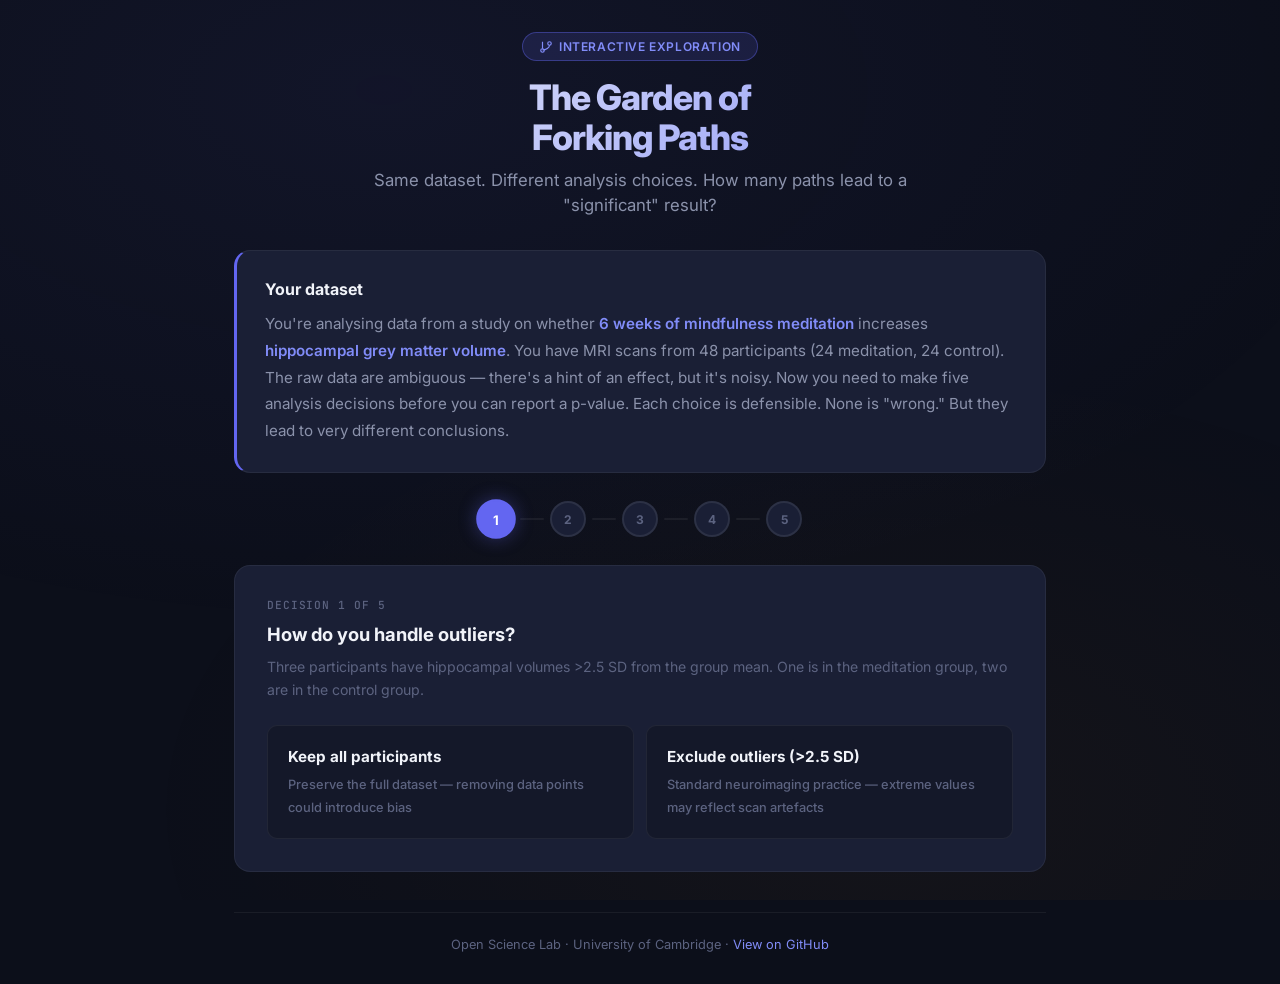
==== garden_of_forking_paths.html @ 24e7e0dc "index plus garden of forking paths activity" ====
<!DOCTYPE html>
<html lang="en">
<head>
<meta charset="UTF-8">
<meta name="viewport" content="width=device-width, initial-scale=1.0">
<title>Garden of Forking Paths — Open Science Lab</title>
<link rel="preconnect" href="https://fonts.googleapis.com">
<link href="https://fonts.googleapis.com/css2?family=Inter:wght@300;400;500;600;700;800&family=JetBrains+Mono:wght@400;500;600&display=swap" rel="stylesheet">
<style>
  :root {
    --bg-primary: #0c0f1a;
    --bg-secondary: #141829;
    --bg-card: #1a1f35;
    --bg-card-hover: #1e2440;
    --border: rgba(255,255,255,0.06);
    --border-active: rgba(99,102,241,0.4);
    --text-primary: #f1f3f9;
    --text-secondary: #8b92ab;
    --text-muted: #5c6380;
    --accent: #6366f1;
    --accent-light: #818cf8;
    --accent-glow: rgba(99,102,241,0.15);
    --danger: #ef4444;
    --danger-soft: rgba(239,68,68,0.12);
    --danger-border: rgba(239,68,68,0.25);
    --safe: #3b82f6;
    --safe-soft: rgba(59,130,246,0.12);
    --safe-border: rgba(59,130,246,0.25);
    --success: #10b981;
    --success-soft: rgba(16,185,129,0.12);
    --success-border: rgba(16,185,129,0.25);
    --warning: #f59e0b;
    --warning-soft: rgba(245,158,11,0.12);
    --warning-border: rgba(245,158,11,0.2);
    --radius: 16px;
    --radius-sm: 10px;
    --radius-xs: 6px;
  }

  * { margin: 0; padding: 0; box-sizing: border-box; }

  body {
    font-family: 'Inter', -apple-system, BlinkMacSystemFont, sans-serif;
    background: var(--bg-primary);
    color: var(--text-primary);
    min-height: 100vh;
    -webkit-font-smoothing: antialiased;
  }

  body::before {
    content: '';
    position: fixed;
    top: 0; left: 0; right: 0; bottom: 0;
    background:
      radial-gradient(ellipse 80% 60% at 30% 10%, rgba(99,102,241,0.07), transparent),
      radial-gradient(ellipse 60% 50% at 70% 90%, rgba(245,158,11,0.04), transparent);
    pointer-events: none;
    z-index: 0;
  }

  .container {
    max-width: 860px;
    margin: 0 auto;
    padding: 32px 24px;
    position: relative;
    z-index: 1;
  }

  /* Header */
  .header {
    text-align: center;
    margin-bottom: 32px;
  }
  .header-badge {
    display: inline-flex;
    align-items: center;
    gap: 6px;
    background: var(--accent-glow);
    border: 1px solid var(--border-active);
    border-radius: 100px;
    padding: 6px 16px;
    font-size: 0.75rem;
    font-weight: 600;
    color: var(--accent-light);
    letter-spacing: 0.05em;
    text-transform: uppercase;
    margin-bottom: 16px;
  }
  h1 {
    font-size: 2.2rem;
    font-weight: 800;
    letter-spacing: -0.03em;
    line-height: 1.15;
    background: linear-gradient(135deg, #f1f3f9 0%, #818cf8 100%);
    -webkit-background-clip: text;
    -webkit-text-fill-color: transparent;
    background-clip: text;
    margin-bottom: 10px;
  }
  .subtitle {
    color: var(--text-secondary);
    font-size: 1.05rem;
    max-width: 620px;
    margin: 0 auto;
    line-height: 1.5;
  }

  /* Scenario intro */
  .scenario-box {
    background: var(--bg-card);
    border: 1px solid var(--border);
    border-radius: var(--radius);
    padding: 28px;
    margin-bottom: 28px;
    border-left: 3px solid var(--accent);
  }
  .scenario-box h2 {
    font-size: 1rem;
    font-weight: 700;
    color: var(--text-primary);
    margin-bottom: 12px;
  }
  .scenario-box p {
    font-size: 0.95rem;
    line-height: 1.75;
    color: var(--text-secondary);
  }
  .scenario-box em { color: var(--accent-light); font-style: normal; font-weight: 600; }

  /* Progress steps */
  .step-progress {
    display: flex;
    justify-content: center;
    gap: 6px;
    margin-bottom: 28px;
    align-items: center;
  }
  .step-dot {
    width: 36px;
    height: 36px;
    border-radius: 50%;
    display: flex;
    align-items: center;
    justify-content: center;
    font-size: 0.75rem;
    font-weight: 700;
    border: 2px solid rgba(255,255,255,0.08);
    background: var(--bg-card);
    color: var(--text-muted);
    transition: all 0.3s ease;
  }
  .step-dot.active {
    border-color: var(--accent);
    background: var(--accent);
    color: #fff;
    box-shadow: 0 0 16px rgba(99,102,241,0.35);
    transform: scale(1.1);
  }
  .step-dot.done {
    border-color: var(--success);
    background: var(--success-soft);
    color: var(--success);
  }
  .step-connector {
    width: 24px;
    height: 2px;
    background: rgba(255,255,255,0.06);
    border-radius: 1px;
  }
  .step-connector.done { background: var(--success); opacity: 0.4; }

  /* Decision card */
  .decision-card {
    background: var(--bg-card);
    border: 1px solid var(--border);
    border-radius: var(--radius);
    padding: 32px;
    margin-bottom: 20px;
    animation: fadeUp 0.35s ease;
  }
  @keyframes fadeUp {
    from { opacity: 0; transform: translateY(12px); }
    to { opacity: 1; transform: translateY(0); }
  }

  .decision-label {
    font-family: 'JetBrains Mono', monospace;
    font-size: 0.7rem;
    font-weight: 500;
    color: var(--text-muted);
    text-transform: uppercase;
    letter-spacing: 0.08em;
    margin-bottom: 10px;
  }
  .decision-question {
    font-size: 1.15rem;
    font-weight: 700;
    color: var(--text-primary);
    margin-bottom: 8px;
    line-height: 1.4;
  }
  .decision-context {
    font-size: 0.88rem;
    color: var(--text-muted);
    line-height: 1.6;
    margin-bottom: 24px;
  }

  .choice-buttons {
    display: grid;
    grid-template-columns: 1fr 1fr;
    gap: 12px;
  }
  @media (max-width: 560px) {
    .choice-buttons { grid-template-columns: 1fr; }
  }

  .choice-btn {
    padding: 20px;
    border-radius: var(--radius-sm);
    border: 1px solid var(--border);
    background: var(--bg-secondary);
    color: var(--text-secondary);
    font-family: 'Inter', sans-serif;
    font-size: 0.95rem;
    font-weight: 500;
    cursor: pointer;
    transition: all 0.2s ease;
    text-align: left;
    line-height: 1.5;
  }
  .choice-btn:hover {
    border-color: var(--border-active);
    background: var(--bg-card-hover);
    color: var(--text-primary);
    transform: translateY(-2px);
    box-shadow: 0 4px 20px rgba(0,0,0,0.2);
  }
  .choice-btn .choice-label {
    display: block;
    font-weight: 700;
    color: var(--text-primary);
    margin-bottom: 4px;
    font-size: 0.95rem;
  }
  .choice-btn .choice-detail {
    font-size: 0.8rem;
    color: var(--text-muted);
  }
  .choice-btn.selected {
    border-color: var(--accent);
    background: var(--accent-glow);
    color: var(--accent-light);
  }
  .choice-btn.selected .choice-label { color: var(--accent-light); }
  .choice-btn.selected .choice-detail { color: var(--accent-light); opacity: 0.7; }

  /* Result screen */
  .result-screen {
    display: none;
    animation: fadeUp 0.5s ease;
  }

  .your-result {
    background: var(--bg-card);
    border: 1px solid var(--border);
    border-radius: var(--radius);
    padding: 32px;
    text-align: center;
    margin-bottom: 24px;
  }
  .your-result h2 {
    font-size: 1.1rem;
    font-weight: 700;
    margin-bottom: 16px;
    color: var(--text-secondary);
  }
  .p-value-display {
    font-family: 'JetBrains Mono', monospace;
    font-size: 3.5rem;
    font-weight: 700;
    margin-bottom: 8px;
    line-height: 1;
  }
  .p-value-display.significant { color: var(--danger); }
  .p-value-display.not-significant { color: var(--safe); }
  .p-verdict {
    font-size: 1rem;
    font-weight: 600;
    margin-bottom: 16px;
  }
  .p-verdict.sig { color: var(--danger); }
  .p-verdict.ns { color: var(--safe); }

  .your-choices {
    display: flex;
    flex-wrap: wrap;
    gap: 8px;
    justify-content: center;
    margin-top: 16px;
  }
  .your-choice-tag {
    font-family: 'JetBrains Mono', monospace;
    font-size: 0.65rem;
    padding: 4px 10px;
    border-radius: 4px;
    background: var(--bg-primary);
    color: var(--text-muted);
    border: 1px solid var(--border);
  }

  /* All paths map */
  .all-paths {
    background: var(--bg-card);
    border: 1px solid var(--border);
    border-radius: var(--radius);
    padding: 28px;
    margin-bottom: 24px;
  }
  .all-paths h2 {
    font-size: 1rem;
    font-weight: 700;
    color: var(--text-primary);
    margin-bottom: 6px;
  }
  .all-paths .summary-line {
    font-size: 0.9rem;
    color: var(--text-secondary);
    margin-bottom: 20px;
    line-height: 1.6;
  }
  .all-paths .summary-line strong { color: var(--warning); }

  .paths-grid {
    display: flex;
    flex-wrap: wrap;
    gap: 4px;
    margin-bottom: 20px;
  }
  .path-cell {
    width: 38px;
    height: 38px;
    border-radius: var(--radius-xs);
    display: flex;
    align-items: center;
    justify-content: center;
    font-family: 'JetBrains Mono', monospace;
    font-size: 0.55rem;
    font-weight: 600;
    cursor: pointer;
    transition: all 0.2s ease;
    position: relative;
  }
  .path-cell.sig {
    background: var(--danger-soft);
    color: var(--danger);
    border: 1px solid var(--danger-border);
  }
  .path-cell.ns {
    background: var(--safe-soft);
    color: var(--safe);
    border: 1px solid var(--safe-border);
  }
  .path-cell.yours {
    box-shadow: 0 0 0 2px var(--warning), 0 0 12px rgba(245,158,11,0.3);
    transform: scale(1.15);
    z-index: 2;
  }
  .path-cell:hover {
    transform: scale(1.2);
    z-index: 3;
  }

  .path-tooltip {
    display: none;
    position: fixed;
    background: var(--bg-primary);
    border: 1px solid var(--border);
    border-radius: var(--radius-sm);
    padding: 14px 18px;
    font-size: 0.78rem;
    color: var(--text-secondary);
    line-height: 1.6;
    z-index: 100;
    max-width: 280px;
    pointer-events: none;
    box-shadow: 0 8px 32px rgba(0,0,0,0.4);
  }
  .path-tooltip.visible { display: block; }
  .path-tooltip strong { color: var(--text-primary); }

  /* Stats bar */
  .stats-row {
    display: grid;
    grid-template-columns: repeat(3, 1fr);
    gap: 12px;
    margin-bottom: 24px;
  }
  @media (max-width: 560px) {
    .stats-row { grid-template-columns: 1fr; }
  }
  .stat-card {
    background: var(--bg-card);
    border: 1px solid var(--border);
    border-radius: var(--radius);
    padding: 20px;
    text-align: center;
  }
  .stat-number {
    font-family: 'JetBrains Mono', monospace;
    font-size: 2rem;
    font-weight: 700;
    line-height: 1;
    margin-bottom: 6px;
  }
  .stat-label {
    font-size: 0.72rem;
    font-weight: 500;
    color: var(--text-muted);
    text-transform: uppercase;
    letter-spacing: 0.04em;
  }

  /* Explanation */
  .explanation {
    padding: 24px;
    background: rgba(245,158,11,0.04);
    border-radius: var(--radius);
    border: 1px solid var(--warning-border);
    font-size: 0.9rem;
    line-height: 1.75;
    color: var(--text-secondary);
    margin-bottom: 24px;
  }
  .explanation strong { color: var(--warning); }

  /* Buttons */
  .btn-row {
    display: flex;
    justify-content: center;
    gap: 12px;
    flex-wrap: wrap;
  }
  .btn {
    padding: 12px 28px;
    border-radius: var(--radius-sm);
    border: none;
    font-family: 'Inter', sans-serif;
    font-size: 0.9rem;
    font-weight: 600;
    cursor: pointer;
    transition: all 0.2s ease;
    display: inline-flex;
    align-items: center;
    gap: 8px;
  }
  .btn-primary {
    background: var(--accent);
    color: #fff;
    box-shadow: 0 2px 12px rgba(99,102,241,0.25);
  }
  .btn-primary:hover {
    background: var(--accent-light);
    transform: translateY(-1px);
  }
  .btn-secondary {
    background: var(--bg-card);
    color: var(--text-secondary);
    border: 1px solid var(--border);
  }
  .btn-secondary:hover { color: var(--text-primary); background: var(--bg-card-hover); }

  .hidden { display: none; }

  /* Footer */
  .footer {
    text-align: center;
    margin-top: 40px;
    padding-top: 24px;
    border-top: 1px solid var(--border);
    color: var(--text-muted);
    font-size: 0.8rem;
  }
  .footer a { color: var(--accent-light); text-decoration: none; }
  .footer a:hover { text-decoration: underline; }
</style>
</head>
<body>
<div class="container">
  <div class="header">
    <div class="header-badge">
      <svg width="14" height="14" viewBox="0 0 24 24" fill="none" stroke="currentColor" stroke-width="2"><path d="M6 3v12"/><path d="M18 9a3 3 0 100-6 3 3 0 000 6z"/><path d="M6 21a3 3 0 100-6 3 3 0 000 6z"/><path d="M18 9c0 4-6 8-12 8"/></svg>
      Interactive Exploration
    </div>
    <h1>The Garden of<br>Forking Paths</h1>
    <p class="subtitle">Same dataset. Different analysis choices. How many paths lead to a "significant" result?</p>
  </div>

  <div class="scenario-box">
    <h2>Your dataset</h2>
    <p>You're analysing data from a study on whether <em>6 weeks of mindfulness meditation</em> increases <em>hippocampal grey matter volume</em>. You have MRI scans from 48 participants (24 meditation, 24 control). The raw data are ambiguous — there's a hint of an effect, but it's noisy. Now you need to make five analysis decisions before you can report a p-value. Each choice is defensible. None is "wrong." But they lead to very different conclusions.</p>
  </div>

  <div class="step-progress" id="stepProgress"></div>

  <div id="decisionArea"></div>

  <div class="result-screen" id="resultScreen">
    <div class="your-result" id="yourResult">
      <h2>Your analysis path produced</h2>
      <div class="p-value-display" id="pValueDisplay"></div>
      <div class="p-verdict" id="pVerdict"></div>
      <div class="your-choices" id="yourChoices"></div>
    </div>

    <div class="stats-row">
      <div class="stat-card">
        <div class="stat-number" style="color: var(--danger);" id="statSig">0</div>
        <div class="stat-label">Paths → p &lt; .05</div>
      </div>
      <div class="stat-card">
        <div class="stat-number" style="color: var(--safe);" id="statNS">0</div>
        <div class="stat-label">Paths → p ≥ .05</div>
      </div>
      <div class="stat-card">
        <div class="stat-number" style="color: var(--warning);" id="statRate">0%</div>
        <div class="stat-label">Significant rate</div>
      </div>
    </div>

    <div class="all-paths" id="allPathsSection">
      <h2>All 32 analysis paths</h2>
      <p class="summary-line" id="summaryLine"></p>
      <div class="paths-grid" id="pathsGrid"></div>
    </div>

    <div class="explanation">
      <strong>This is the Garden of Forking Paths.</strong> The term comes from statistician Andrew Gelman. Even without any intention to cheat, the flexibility in data analysis means that many defensible pipelines exist for the same dataset. If a researcher (consciously or not) tries a few different approaches and reports the one that "works," the published p-value no longer means what it claims to. This is why <strong>pre-registration</strong> matters — it locks in analysis decisions <em>before</em> seeing the data, closing off the forking paths.
    </div>

    <div class="btn-row">
      <button class="btn btn-primary" onclick="restart()">
        <svg width="16" height="16" viewBox="0 0 24 24" fill="none" stroke="currentColor" stroke-width="2.5"><polyline points="1 4 1 10 7 10"/><path d="M3.51 15a9 9 0 102.13-9.36L1 10"/></svg>
        Try different choices
      </button>
      <button class="btn btn-secondary" onclick="randomWalk()">
        <svg width="16" height="16" viewBox="0 0 24 24" fill="none" stroke="currentColor" stroke-width="2"><rect x="2" y="2" width="20" height="20" rx="5" ry="5"/><path d="M16 8l-8 8"/><circle cx="8" cy="8" r="1.5"/><circle cx="16" cy="16" r="1.5"/></svg>
        Random path
      </button>
    </div>
  </div>

  <div class="path-tooltip" id="tooltip"></div>

  <div class="footer">
    Open Science Lab &middot; University of Cambridge &middot; <a href="https://github.com/marcellamontagnese/teaching-open-science-lab">View on GitHub</a>
  </div>
</div>

<script>
// ── Decision points ──
const decisions = [
  {
    label: "Decision 1 of 5",
    question: "How do you handle outliers?",
    context: "Three participants have hippocampal volumes >2.5 SD from the group mean. One is in the meditation group, two are in the control group.",
    options: [
      { label: "Keep all participants", detail: "Preserve the full dataset — removing data points could introduce bias" },
      { label: "Exclude outliers (>2.5 SD)", detail: "Standard neuroimaging practice — extreme values may reflect scan artefacts" }
    ],
    shortLabels: ["Keep outliers", "Exclude outliers"]
  },
  {
    label: "Decision 2 of 5",
    question: "Do you transform the data?",
    context: "Hippocampal volume data are slightly right-skewed (skewness = 0.8). A log-transform would improve normality.",
    options: [
      { label: "Use raw volumes", detail: "Easier to interpret — the skew is mild enough that parametric tests should be robust" },
      { label: "Log-transform volumes", detail: "Better satisfies normality assumptions and reduces the influence of extreme values" }
    ],
    shortLabels: ["Raw data", "Log-transform"]
  },
  {
    label: "Decision 3 of 5",
    question: "Which covariates do you include?",
    context: "Age and total intracranial volume (TIV) are known to affect hippocampal volume. Including them increases precision but costs degrees of freedom.",
    options: [
      { label: "No covariates (simple comparison)", detail: "Straightforward two-group comparison — fewer assumptions, more power if covariates are weak" },
      { label: "Control for age + TIV", detail: "Standard practice in structural MRI studies — isolates the meditation effect from confounds" }
    ],
    shortLabels: ["No covariates", "Age + TIV"]
  },
  {
    label: "Decision 4 of 5",
    question: "Which participants do you include?",
    context: "In the meditation group, 5 out of 24 participants attended fewer than 75% of sessions. They technically received the intervention, but the \"dose\" was low.",
    options: [
      { label: "Include everyone (intention-to-treat)", detail: "Preserves randomisation and avoids post-hoc selection — the gold standard for trials" },
      { label: "Only high-adherence (≥75%)", detail: "Tests the effect of actually doing meditation, not just being assigned to it" }
    ],
    shortLabels: ["All participants", "High-adherence only"]
  },
  {
    label: "Decision 5 of 5",
    question: "Which statistical test?",
    context: "You could use a parametric test (independent-samples t-test or ANCOVA depending on covariates) or a non-parametric alternative (permutation test).",
    options: [
      { label: "Parametric test", detail: "More powerful if assumptions hold — t-test without covariates, ANCOVA with covariates" },
      { label: "Permutation test", detail: "Assumption-free — shuffles group labels 10,000 times to build the null distribution" }
    ],
    shortLabels: ["Parametric", "Permutation"]
  }
];

// ── Pre-computed p-values for all 32 paths ──
// Binary encoding: 0 = option A, 1 = option B for each decision
// [outliers, transform, covariates, inclusion, test]
// Designed so ~11/32 paths are significant — realistic researcher degrees of freedom
const pathPValues = {
  "00000": 0.106, "00001": 0.112, "00010": 0.071, "00011": 0.079,
  "00100": 0.079, "00101": 0.069, "00110": 0.049, "00111": 0.063,
  "01000": 0.098, "01001": 0.105, "01010": 0.060, "01011": 0.068,
  "01100": 0.065, "01101": 0.060, "01110": 0.030, "01111": 0.037,
  "10000": 0.073, "10001": 0.089, "10010": 0.044, "10011": 0.054,
  "10100": 0.036, "10101": 0.043, "10110": 0.006, "10111": 0.024,
  "11000": 0.067, "11001": 0.081, "11010": 0.033, "11011": 0.045,
  "11100": 0.021, "11101": 0.036, "11110": 0.003, "11111": 0.003
};

let currentStep = 0;
let choices = [];

function buildStepProgress() {
  const el = document.getElementById('stepProgress');
  let html = '';
  for (let i = 0; i < 5; i++) {
    if (i > 0) {
      html += '<div class="step-connector' + (i <= currentStep ? '' : '') + (choices.length > i ? ' done' : '') + '"></div>';
    }
    let cls = 'step-dot';
    if (i === currentStep && choices.length < 5) cls += ' active';
    else if (i < choices.length) cls += ' done';
    html += '<div class="' + cls + '">' + (i < choices.length ? '✓' : (i + 1)) + '</div>';
  }
  el.innerHTML = html;
}

function showDecision(idx) {
  currentStep = idx;
  buildStepProgress();
  const d = decisions[idx];
  const area = document.getElementById('decisionArea');

  let html = '<div class="decision-card">';
  html += '<div class="decision-label">' + d.label + '</div>';
  html += '<div class="decision-question">' + d.question + '</div>';
  html += '<div class="decision-context">' + d.context + '</div>';
  html += '<div class="choice-buttons">';
  d.options.forEach((opt, oi) => {
    html += '<button class="choice-btn" onclick="makeChoice(' + idx + ',' + oi + ')">';
    html += '<span class="choice-label">' + opt.label + '</span>';
    html += '<span class="choice-detail">' + opt.detail + '</span>';
    html += '</button>';
  });
  html += '</div></div>';
  area.innerHTML = html;
}

function makeChoice(step, option) {
  choices[step] = option;

  if (step < 4) {
    showDecision(step + 1);
  } else {
    showResult();
  }
}

function showResult() {
  document.getElementById('decisionArea').innerHTML = '';
  currentStep = 5;
  buildStepProgress();

  const key = choices.join('');
  const pVal = pathPValues[key];
  const isSig = pVal < 0.05;

  // Your result
  const display = document.getElementById('pValueDisplay');
  display.textContent = 'p = ' + pVal.toFixed(3);
  display.className = 'p-value-display ' + (isSig ? 'significant' : 'not-significant');

  const verdict = document.getElementById('pVerdict');
  verdict.textContent = isSig ? '✗ "Significant" at α = .05' : '✓ Not significant at α = .05';
  verdict.className = 'p-verdict ' + (isSig ? 'sig' : 'ns');

  // Show chosen path
  const tagsEl = document.getElementById('yourChoices');
  tagsEl.innerHTML = choices.map((c, i) => '<span class="your-choice-tag">' + decisions[i].shortLabels[c] + '</span>').join('');

  // Compute all paths
  const allKeys = Object.keys(pathPValues);
  let sigCount = 0;
  allKeys.forEach(k => { if (pathPValues[k] < 0.05) sigCount++; });
  const nsCount = allKeys.length - sigCount;
  const sigRate = ((sigCount / allKeys.length) * 100).toFixed(0);

  document.getElementById('statSig').textContent = sigCount;
  document.getElementById('statNS').textContent = nsCount;
  document.getElementById('statRate').textContent = sigRate + '%';

  document.getElementById('summaryLine').innerHTML = 'From the same dataset, <strong>' + sigCount + ' out of 32</strong> defensible analysis paths produce a statistically significant result. Your path is highlighted in gold.';

  // Build grid
  const grid = document.getElementById('pathsGrid');
  grid.innerHTML = '';
  allKeys.sort();
  allKeys.forEach(k => {
    const p = pathPValues[k];
    const s = p < 0.05;
    const isYours = k === key;
    const cell = document.createElement('div');
    cell.className = 'path-cell ' + (s ? 'sig' : 'ns') + (isYours ? ' yours' : '');
    cell.textContent = p < 0.01 ? p.toFixed(3) : '.' + (p * 1000).toFixed(0).padStart(3, '0');

    cell.addEventListener('mouseenter', (e) => showTooltip(e, k, p));
    cell.addEventListener('mousemove', (e) => moveTooltip(e));
    cell.addEventListener('mouseleave', hideTooltip);

    grid.appendChild(cell);
  });

  document.getElementById('resultScreen').style.display = 'block';
}

function showTooltip(e, pathKey, pVal) {
  const tip = document.getElementById('tooltip');
  const choiceList = pathKey.split('').map((c, i) => decisions[i].shortLabels[parseInt(c)]).join(' → ');
  const isSig = pVal < 0.05;
  tip.innerHTML = '<strong>p = ' + pVal.toFixed(3) + '</strong> ' + (isSig ? '(significant)' : '(not significant)') + '<br>' + choiceList;
  tip.classList.add('visible');
  moveTooltip(e);
}

function moveTooltip(e) {
  const tip = document.getElementById('tooltip');
  const x = e.clientX + 12;
  const y = e.clientY - 10;
  // Keep tooltip on screen
  const maxX = window.innerWidth - 300;
  tip.style.left = Math.min(x, maxX) + 'px';
  tip.style.top = y + 'px';
}

function hideTooltip() {
  document.getElementById('tooltip').classList.remove('visible');
}

function restart() {
  choices = [];
  currentStep = 0;
  document.getElementById('resultScreen').style.display = 'none';
  showDecision(0);
}

function randomWalk() {
  choices = [];
  for (let i = 0; i < 5; i++) choices.push(Math.random() < 0.5 ? 0 : 1);
  currentStep = 5;
  buildStepProgress();
  document.getElementById('decisionArea').innerHTML = '';
  showResult();
}

// Init
showDecision(0);
</script>
</body>
</html>
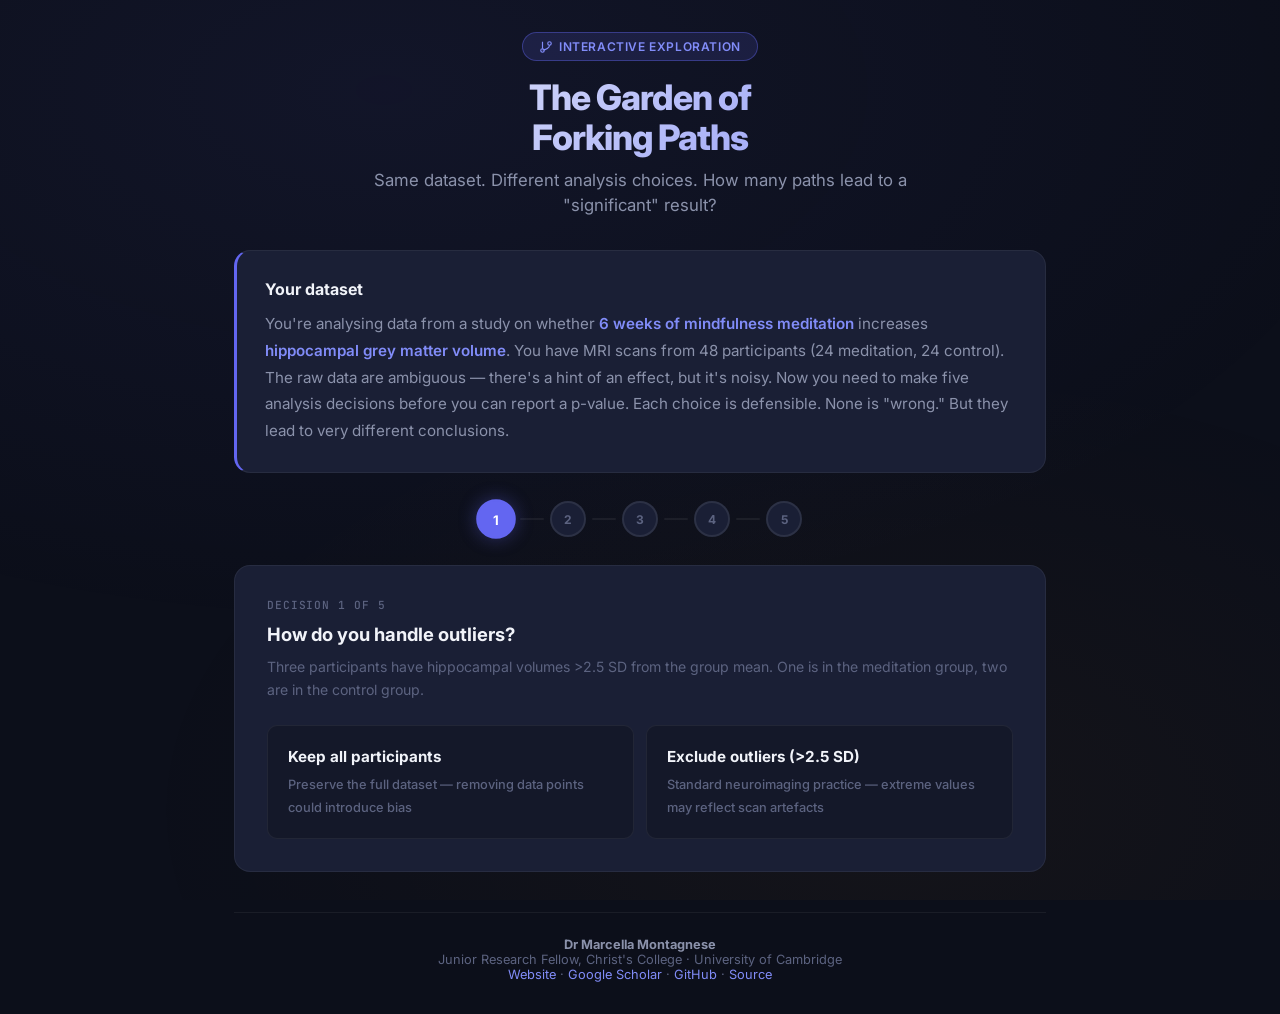
==== commit 0f706125: "Add attribution footers and Garden of Forking Paths activity" ====
--- a/garden_of_forking_paths.html
+++ b/garden_of_forking_paths.html
@@ -553,7 +553,12 @@
   <div class="path-tooltip" id="tooltip"></div>
 
   <div class="footer">
-    Open Science Lab &middot; University of Cambridge &middot; <a href="https://github.com/marcellamontagnese/teaching-open-science-lab">View on GitHub</a>
+    <strong style="color:var(--text-secondary);">Dr Marcella Montagnese</strong><br>
+    Junior Research Fellow, Christ's College &middot; University of Cambridge<br>
+    <a href="https://www.marcellamontagnese.com">Website</a> &middot;
+    <a href="https://scholar.google.com/citations?user=Gq8GSfMAAAAJ">Google Scholar</a> &middot;
+    <a href="https://github.com/marcellamontagnese">GitHub</a> &middot;
+    <a href="https://github.com/marcellamontagnese/teaching-open-science-lab">Source</a>
   </div>
 </div>
 
